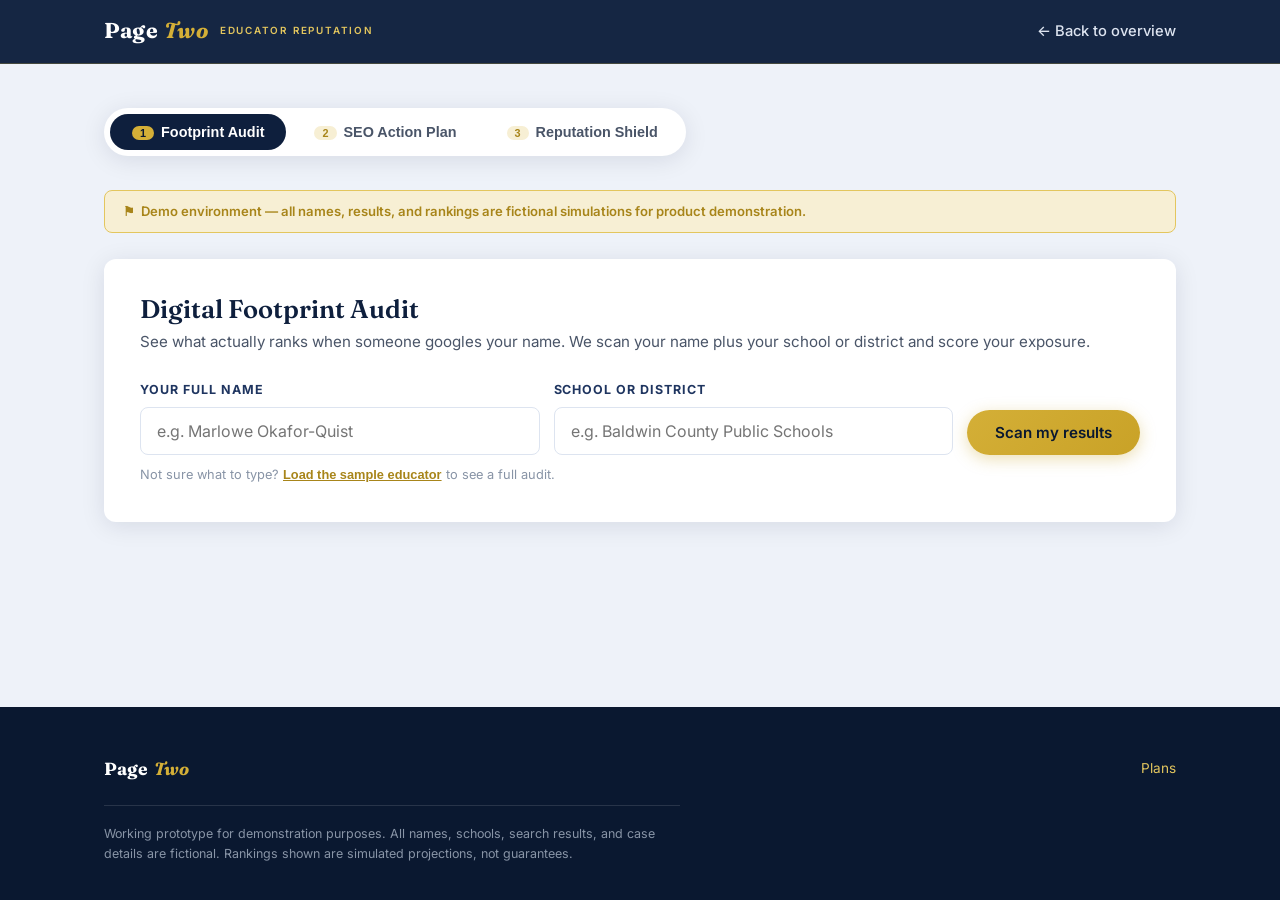
==== app.html @ b47d2af9 "Page Two prototype: landing, footprint audit, action plan, Shield dashboard Co-Authored-By: Claude F" ====
<!DOCTYPE html>
<html lang="en">
<head>
  <meta charset="UTF-8" />
  <meta name="viewport" content="width=device-width, initial-scale=1.0" />
  <title>Page Two — Digital Footprint Audit</title>
  <meta name="description" content="Audit your search results, follow your SEO action plan, and monitor page one with Reputation Shield." />
  <link rel="preconnect" href="https://fonts.googleapis.com" />
  <link rel="preconnect" href="https://fonts.gstatic.com" crossorigin />
  <link href="https://fonts.googleapis.com/css2?family=Fraunces:ital,wght@0,400;0,600;0,700;1,400;1,600&family=Inter:wght@400;500;600;700&display=swap" rel="stylesheet" />
  <link rel="stylesheet" href="css/style.css" />
  <link rel="icon" href="data:image/svg+xml,<svg xmlns='http://www.w3.org/2000/svg' viewBox='0 0 100 100'><text y='0.9em' font-size='90'>🛡️</text></svg>" />
</head>
<body class="app-body">

  <nav class="nav">
    <div class="nav-inner">
      <a class="brand" href="index.html">Page&nbsp;<span class="two">Two</span><span class="brand-sub">Educator Reputation</span></a>
      <div class="nav-links">
        <a href="index.html">← Back to overview</a>
      </div>
    </div>
  </nav>

  <main class="app-main">
    <div class="container">

      <div class="app-tabs" role="tablist">
        <button class="app-tab active" data-view="audit" id="tab-audit"><span class="tab-num">1</span>Footprint Audit</button>
        <button class="app-tab" data-view="plan" id="tab-plan"><span class="tab-num">2</span>SEO Action Plan</button>
        <button class="app-tab" data-view="dashboard" id="tab-dashboard"><span class="tab-num">3</span>Reputation Shield</button>
      </div>

      <div class="sim-banner">⚑&nbsp; Demo environment — all names, results, and rankings are fictional simulations for product demonstration.</div>

      <!-- ============================= AUDIT ============================= -->
      <div id="view-audit">
        <div class="panel">
          <h2>Digital Footprint Audit</h2>
          <p class="panel-sub">See what actually ranks when someone googles your name. We scan your name plus your school or district and score your exposure.</p>
          <form class="audit-form" id="audit-form">
            <div class="field">
              <label for="audit-name">Your full name</label>
              <input type="text" id="audit-name" placeholder="e.g. Marlowe Okafor-Quist" autocomplete="off" required />
            </div>
            <div class="field">
              <label for="audit-district">School or district</label>
              <input type="text" id="audit-district" placeholder="e.g. Baldwin County Public Schools" autocomplete="off" />
            </div>
            <button type="submit" class="btn btn-gold" id="audit-go">Scan my results</button>
          </form>
          <p class="hint">Not sure what to type? <button type="button" id="load-sample">Load the sample educator</button> to see a full audit.</p>
        </div>

        <div class="panel hidden" id="scan-panel">
          <div class="scanner">
            <div class="scan-ring"></div>
            <div class="scan-status" id="scan-status">Contacting search index…</div>
            <div class="scan-log" id="scan-log"></div>
          </div>
        </div>

        <div id="audit-results" class="hidden">
          <div class="panel fade-in">
            <div class="score-wrap">
              <div class="score-dial">
                <svg width="200" height="200" viewBox="0 0 200 200">
                  <circle cx="100" cy="100" r="86" fill="none" stroke="#eef2f9" stroke-width="16"/>
                  <circle id="score-arc" cx="100" cy="100" r="86" fill="none" stroke="#c0392b" stroke-width="16"
                          stroke-linecap="round" stroke-dasharray="540" stroke-dashoffset="540"/>
                </svg>
                <div class="score-num">
                  <div class="n" id="score-n">0</div>
                  <div class="d">Risk score</div>
                </div>
              </div>
              <div>
                <span class="badge badge-danger" id="score-badge">High Exposure</span>
                <div class="score-verdict" id="score-verdict" style="margin-top:10px;"></div>
                <p class="score-detail" id="score-summary"></p>
              </div>
            </div>
          </div>

          <div class="panel fade-in">
            <h2 style="font-size:1.25rem;">Page one, right now <span class="badge badge-neutral" style="vertical-align:middle; margin-left:8px;">Top 10 results</span></h2>
            <p class="panel-sub">What a parent, principal, or hiring committee sees first.</p>
            <div id="serp-list"></div>
            <div style="margin-top:28px; text-align:center;">
              <button class="btn btn-gold btn-lg" id="to-plan">Generate my action plan →</button>
            </div>
          </div>
        </div>
      </div>

      <!-- ============================= PLAN ============================= -->
      <div id="view-plan" class="hidden">
        <div class="panel">
          <h2>SEO Action Plan</h2>
          <p class="panel-sub" id="plan-sub">A step-by-step campaign to take over page one for <strong>Marlowe Okafor-Quist</strong> — built from the audit findings.</p>
          <div style="display:flex; gap:10px; flex-wrap:wrap; margin-bottom:8px;">
            <span class="badge badge-ok">2 steps complete</span>
            <span class="badge badge-gold">2 in progress</span>
            <span class="badge badge-neutral">2 upcoming</span>
          </div>
          <div id="plan-list"></div>
          <div style="margin-top:28px; text-align:center;">
            <button class="btn btn-gold btn-lg" id="to-dash">See the campaign working →</button>
          </div>
        </div>
      </div>

      <!-- =========================== DASHBOARD =========================== -->
      <div id="view-dashboard" class="hidden">
        <div class="dash-grid">
          <div class="kpi">
            <div class="kpi-label">Risk score</div>
            <div class="kpi-val" id="kpi-risk">82</div>
            <div class="kpi-delta" id="kpi-risk-delta"></div>
          </div>
          <div class="kpi">
            <div class="kpi-label">Negative links on page 1</div>
            <div class="kpi-val" id="kpi-neg">7</div>
            <div class="kpi-delta" id="kpi-neg-delta"></div>
          </div>
          <div class="kpi">
            <div class="kpi-label">Owned assets on page 1</div>
            <div class="kpi-val" id="kpi-own">0</div>
            <div class="kpi-delta" id="kpi-own-delta"></div>
          </div>
          <div class="kpi">
            <div class="kpi-label">Highest lawsuit link</div>
            <div class="kpi-val" id="kpi-high">#1</div>
            <div class="kpi-delta" id="kpi-high-delta"></div>
          </div>
        </div>

        <div class="panel">
          <h2 style="font-size:1.25rem;">Campaign timeline — watch page one change hands</h2>
          <p class="panel-sub">Drag the timeline to see how owned assets rise and lawsuit coverage sinks over a six-month Shield campaign.</p>
          <div class="timeline-controls">
            <span class="month-label" id="month-label">Baseline</span>
            <input type="range" id="month-slider" min="0" max="6" value="0" step="1" aria-label="Campaign month" />
            <button class="btn btn-navy" id="play-sim" style="padding:10px 22px;">▶ Play 6 months</button>
          </div>
          <div class="rank-track" id="rank-track"></div>
        </div>

        <div class="panel">
          <h2 style="font-size:1.25rem;">Shield alerts</h2>
          <p class="panel-sub">Reputation Shield watches your page one 24/7 and tells you the moment anything changes.</p>
          <div id="alert-list"></div>
        </div>
      </div>

    </div>
  </main>

  <footer>
    <div class="container">
      <div class="footer-inner">
        <a class="brand" href="index.html" style="font-size:1.1rem;">Page&nbsp;<span class="two">Two</span></a>
        <div><a href="index.html#tiers">Plans</a></div>
      </div>
      <p class="demo-note">
        Working prototype for demonstration purposes. All names, schools, search results, and case
        details are fictional. Rankings shown are simulated projections, not guarantees.
      </p>
    </div>
  </footer>

  <script src="js/data.js"></script>
  <script src="js/app.js"></script>
</body>
</html>
---- css/style.css ----
/* ==========================================================================
   Page Two — Design System
   Deep navy + gold. Trustworthy, collegiate, quietly premium.
   ========================================================================== */

:root {
  --navy-900: #0a1830;
  --navy-800: #0e1f3d;
  --navy-700: #16294e;
  --navy-600: #1f3560;
  --navy-500: #2d4778;
  --navy-100: #dde4f0;
  --navy-50: #eef2f9;

  --gold-600: #a8851a;
  --gold-500: #c9a227;
  --gold-400: #d4af37;
  --gold-300: #e3c65e;
  --gold-100: #f7efd4;

  --cream: #faf7f0;
  --white: #ffffff;
  --ink: #1a2333;
  --ink-soft: #4a5568;
  --ink-faint: #8894a6;

  --danger: #c0392b;
  --danger-soft: #fdeceb;
  --warn: #b9770e;
  --warn-soft: #fdf3e3;
  --ok: #1e7e4e;
  --ok-soft: #e6f4ec;

  --radius: 12px;
  --radius-sm: 8px;
  --shadow: 0 4px 24px rgba(10, 24, 48, 0.10);
  --shadow-lg: 0 12px 48px rgba(10, 24, 48, 0.16);

  --font-display: "Fraunces", Georgia, serif;
  --font-body: "Inter", -apple-system, BlinkMacSystemFont, "Segoe UI", sans-serif;
}

* { margin: 0; padding: 0; box-sizing: border-box; }

html { scroll-behavior: smooth; }

body {
  font-family: var(--font-body);
  color: var(--ink);
  background: var(--cream);
  line-height: 1.6;
  -webkit-font-smoothing: antialiased;
}

img { max-width: 100%; }

.container { max-width: 1120px; margin: 0 auto; padding: 0 24px; }
.container-narrow { max-width: 820px; margin: 0 auto; padding: 0 24px; }

h1, h2, h3, .display { font-family: var(--font-display); font-weight: 600; line-height: 1.15; }

/* --------------------------------------------------------------------------
   Navigation
   -------------------------------------------------------------------------- */
.nav {
  position: sticky; top: 0; z-index: 100;
  background: rgba(14, 31, 61, 0.97);
  backdrop-filter: blur(8px);
  border-bottom: 1px solid rgba(212, 175, 55, 0.25);
}
.nav-inner {
  max-width: 1120px; margin: 0 auto; padding: 14px 24px;
  display: flex; align-items: center; justify-content: space-between; gap: 24px;
}
.brand {
  display: flex; align-items: baseline; gap: 2px;
  font-family: var(--font-display); font-size: 1.35rem; font-weight: 700;
  color: var(--white); text-decoration: none; letter-spacing: 0.01em;
}
.brand .two { color: var(--gold-400); font-style: italic; }
.brand-sub {
  font-family: var(--font-body); font-size: 0.62rem; font-weight: 600;
  letter-spacing: 0.18em; text-transform: uppercase; color: var(--gold-300);
  margin-left: 10px; align-self: center;
}
.nav-links { display: flex; align-items: center; gap: 28px; }
.nav-links a {
  color: var(--navy-100); text-decoration: none; font-size: 0.92rem; font-weight: 500;
  transition: color 0.15s;
}
.nav-links a:hover { color: var(--gold-300); }
.nav-links a.btn { color: var(--navy-900); }

/* --------------------------------------------------------------------------
   Buttons
   -------------------------------------------------------------------------- */
.btn {
  display: inline-block; padding: 13px 28px; border-radius: 999px;
  font-family: var(--font-body); font-weight: 600; font-size: 0.95rem;
  text-decoration: none; cursor: pointer; border: none;
  transition: transform 0.15s, box-shadow 0.15s, background 0.15s;
}
.btn-gold {
  background: linear-gradient(135deg, var(--gold-400), var(--gold-500));
  color: var(--navy-900);
  box-shadow: 0 4px 16px rgba(201, 162, 39, 0.35);
}
.btn-gold:hover { transform: translateY(-1px); box-shadow: 0 6px 22px rgba(201, 162, 39, 0.45); }
.btn-outline {
  background: transparent; color: var(--white);
  border: 1.5px solid rgba(255, 255, 255, 0.4);
}
.btn-outline:hover { border-color: var(--gold-400); color: var(--gold-300); }
.btn-navy { background: var(--navy-800); color: var(--white); }
.btn-navy:hover { background: var(--navy-600); }
.btn-lg { padding: 16px 36px; font-size: 1.05rem; }
.btn:disabled { opacity: 0.55; cursor: not-allowed; transform: none; }

/* --------------------------------------------------------------------------
   Hero
   -------------------------------------------------------------------------- */
.hero {
  background:
    radial-gradient(ellipse 80% 60% at 70% 20%, rgba(212, 175, 55, 0.13), transparent),
    linear-gradient(168deg, var(--navy-900) 0%, var(--navy-800) 55%, var(--navy-700) 100%);
  color: var(--white);
  padding: 96px 0 110px;
  position: relative; overflow: hidden;
}
.hero::after {
  content: ""; position: absolute; inset: auto 0 0 0; height: 1px;
  background: linear-gradient(90deg, transparent, var(--gold-500), transparent);
}
.hero h1 { font-size: clamp(2.3rem, 5.2vw, 3.9rem); max-width: 17ch; margin-bottom: 22px; }
.hero h1 em { color: var(--gold-400); font-style: italic; }
.hero .lede {
  font-size: 1.18rem; color: var(--navy-100); max-width: 56ch; margin-bottom: 36px; font-weight: 400;
}
.hero-cta { display: flex; gap: 16px; flex-wrap: wrap; align-items: center; }
.eyebrow {
  display: inline-block; font-size: 0.72rem; font-weight: 700; letter-spacing: 0.22em;
  text-transform: uppercase; color: var(--gold-300); margin-bottom: 20px;
}
.eyebrow::before { content: "— "; }

/* Fake SERP card floating in hero */
.serp-card {
  background: var(--white); border-radius: var(--radius); box-shadow: var(--shadow-lg);
  padding: 22px 24px; color: var(--ink); max-width: 430px; font-size: 0.85rem;
}
.serp-card .serp-bar {
  display: flex; align-items: center; gap: 10px; border: 1px solid #dfe1e5;
  border-radius: 999px; padding: 8px 16px; margin-bottom: 16px; color: var(--ink-soft);
}
.serp-result { padding: 10px 0; border-bottom: 1px solid #f0f0ee; }
.serp-result:last-child { border-bottom: none; }
.serp-result .r-url { font-size: 0.72rem; color: #1e7e4e; }
.serp-result .r-title { color: #1a0dab; font-weight: 500; font-size: 0.92rem; }
.serp-result.bad .r-title { color: var(--danger); }
.serp-result .r-snip { color: var(--ink-soft); font-size: 0.78rem; }
.serp-result.fading { opacity: 0.45; }

.hero-grid { display: grid; grid-template-columns: 1.2fr 1fr; gap: 56px; align-items: center; }
@media (max-width: 880px) { .hero-grid { grid-template-columns: 1fr; } .serp-card { display: none; } }

/* --------------------------------------------------------------------------
   Sections
   -------------------------------------------------------------------------- */
section { padding: 88px 0; }
.section-head { text-align: center; max-width: 680px; margin: 0 auto 56px; }
.section-head h2 { font-size: clamp(1.8rem, 3.5vw, 2.6rem); margin-bottom: 16px; color: var(--navy-800); }
.section-head p { color: var(--ink-soft); font-size: 1.08rem; }

.section-navy { background: var(--navy-800); color: var(--white); }
.section-navy .section-head h2 { color: var(--white); }
.section-navy .section-head p { color: var(--navy-100); }
.section-white { background: var(--white); }

/* Stat band */
.stat-band { display: grid; grid-template-columns: repeat(3, 1fr); gap: 32px; text-align: center; }
.stat-band .stat-num {
  font-family: var(--font-display); font-size: 3rem; font-weight: 700; color: var(--gold-400);
}
.stat-band .stat-label { color: var(--navy-100); font-size: 0.95rem; max-width: 26ch; margin: 0 auto; }
@media (max-width: 720px) { .stat-band { grid-template-columns: 1fr; } }

/* Cards */
.cards-3 { display: grid; grid-template-columns: repeat(3, 1fr); gap: 28px; }
@media (max-width: 880px) { .cards-3 { grid-template-columns: 1fr; } }
.card {
  background: var(--white); border-radius: var(--radius); padding: 34px 30px;
  box-shadow: var(--shadow); border-top: 3px solid var(--gold-400);
}
.card h3 { font-size: 1.3rem; color: var(--navy-800); margin-bottom: 12px; }
.card p { color: var(--ink-soft); font-size: 0.95rem; }
.card .card-icon { font-size: 1.9rem; margin-bottom: 18px; display: block; }

/* Tier cards */
.tier {
  background: var(--white); border-radius: var(--radius); padding: 38px 32px;
  box-shadow: var(--shadow); position: relative; display: flex; flex-direction: column;
}
.tier.featured { border: 2px solid var(--gold-400); box-shadow: var(--shadow-lg); }
.tier .tier-flag {
  position: absolute; top: -13px; left: 50%; transform: translateX(-50%);
  background: var(--gold-400); color: var(--navy-900); font-size: 0.68rem; font-weight: 700;
  letter-spacing: 0.14em; text-transform: uppercase; padding: 5px 16px; border-radius: 999px;
  white-space: nowrap;
}
.tier h3 { font-size: 1.45rem; color: var(--navy-800); }
.tier .tier-tag { color: var(--gold-600); font-size: 0.8rem; font-weight: 600; letter-spacing: 0.1em; text-transform: uppercase; margin-bottom: 14px; }
.tier ul { list-style: none; margin: 20px 0 28px; flex: 1; }
.tier li { padding: 8px 0 8px 30px; position: relative; color: var(--ink-soft); font-size: 0.93rem; border-bottom: 1px solid var(--navy-50); }
.tier li:last-child { border-bottom: none; }
.tier li::before { content: "✓"; position: absolute; left: 4px; color: var(--gold-500); font-weight: 700; }
.tier .btn { text-align: center; }

/* Steps */
.steps { display: grid; grid-template-columns: repeat(4, 1fr); gap: 24px; counter-reset: step; }
@media (max-width: 880px) { .steps { grid-template-columns: repeat(2, 1fr); } }
@media (max-width: 560px) { .steps { grid-template-columns: 1fr; } }
.step { counter-increment: step; }
.step::before {
  content: counter(step, decimal-leading-zero);
  font-family: var(--font-display); font-size: 2.4rem; font-weight: 700;
  color: var(--gold-400); display: block; margin-bottom: 10px;
}
.step h4 { color: var(--white); font-family: var(--font-display); font-size: 1.15rem; margin-bottom: 8px; }
.step p { color: var(--navy-100); font-size: 0.9rem; }

/* Quote */
.pullquote {
  max-width: 760px; margin: 0 auto; text-align: center;
}
.pullquote blockquote {
  font-family: var(--font-display); font-size: clamp(1.4rem, 2.8vw, 2rem);
  color: var(--navy-800); font-style: italic; line-height: 1.4; margin-bottom: 24px;
}
.pullquote cite { color: var(--ink-faint); font-style: normal; font-size: 0.95rem; }

/* Footer */
footer {
  background: var(--navy-900); color: var(--navy-100); padding: 48px 0 36px;
  font-size: 0.85rem;
}
.footer-inner { display: flex; justify-content: space-between; gap: 24px; flex-wrap: wrap; align-items: center; }
footer a { color: var(--gold-300); text-decoration: none; }
.demo-note {
  margin-top: 22px; padding-top: 18px; border-top: 1px solid rgba(255,255,255,0.12);
  color: var(--ink-faint); font-size: 0.78rem; max-width: 72ch;
}

/* --------------------------------------------------------------------------
   App (audit / plan / dashboard)
   -------------------------------------------------------------------------- */
.app-body { background: var(--navy-50); min-height: 100vh; display: flex; flex-direction: column; }
.app-main { flex: 1; padding: 44px 0 72px; }

.app-tabs { display: flex; gap: 6px; margin-bottom: 34px; background: var(--white); padding: 6px; border-radius: 999px; box-shadow: var(--shadow); width: fit-content; }
.app-tab {
  padding: 10px 22px; border-radius: 999px; font-size: 0.9rem; font-weight: 600;
  color: var(--ink-soft); text-decoration: none; cursor: pointer; border: none; background: none;
  transition: all 0.15s; white-space: nowrap;
}
.app-tab.active { background: var(--navy-800); color: var(--white); }
.app-tab:not(.active):hover { color: var(--navy-800); }
.app-tab .tab-num {
  display: inline-block; font-size: 0.68rem; background: var(--gold-100); color: var(--gold-600);
  border-radius: 999px; padding: 1px 8px; margin-right: 7px; font-weight: 700;
}
.app-tab.active .tab-num { background: var(--gold-400); color: var(--navy-900); }
@media (max-width: 720px) { .app-tabs { width: 100%; overflow-x: auto; } }

.panel { background: var(--white); border-radius: var(--radius); box-shadow: var(--shadow); padding: 36px; }
.panel + .panel { margin-top: 24px; }
.panel h2 { color: var(--navy-800); font-size: 1.6rem; margin-bottom: 6px; }
.panel .panel-sub { color: var(--ink-soft); margin-bottom: 26px; font-size: 0.95rem; }

/* Audit form */
.audit-form { display: grid; grid-template-columns: 1fr 1fr auto; gap: 14px; align-items: end; }
@media (max-width: 720px) { .audit-form { grid-template-columns: 1fr; } }
.field label { display: block; font-size: 0.78rem; font-weight: 700; letter-spacing: 0.08em; text-transform: uppercase; color: var(--navy-600); margin-bottom: 7px; }
.field input, .field select {
  width: 100%; padding: 13px 16px; border: 1.5px solid var(--navy-100); border-radius: var(--radius-sm);
  font-family: var(--font-body); font-size: 1rem; color: var(--ink); background: var(--white);
  transition: border 0.15s;
}
.field input:focus, .field select:focus { outline: none; border-color: var(--gold-500); }
.hint { font-size: 0.8rem; color: var(--ink-faint); margin-top: 10px; }
.hint button { background: none; border: none; color: var(--gold-600); font-weight: 600; cursor: pointer; font-size: 0.8rem; text-decoration: underline; }

/* Scanning animation */
.scanner { text-align: center; padding: 48px 20px; }
.scan-ring {
  width: 74px; height: 74px; margin: 0 auto 24px; border-radius: 50%;
  border: 4px solid var(--navy-100); border-top-color: var(--gold-500);
  animation: spin 0.9s linear infinite;
}
@keyframes spin { to { transform: rotate(360deg); } }
.scan-status { font-weight: 600; color: var(--navy-800); min-height: 1.6em; }
.scan-log { margin-top: 10px; color: var(--ink-faint); font-size: 0.85rem; min-height: 1.4em; }

/* Risk score */
.score-wrap { display: grid; grid-template-columns: 220px 1fr; gap: 40px; align-items: center; }
@media (max-width: 720px) { .score-wrap { grid-template-columns: 1fr; text-align: center; } }
.score-dial { position: relative; width: 200px; height: 200px; margin: 0 auto; }
.score-dial svg { transform: rotate(-90deg); }
.score-num {
  position: absolute; inset: 0; display: flex; flex-direction: column;
  align-items: center; justify-content: center;
}
.score-num .n { font-family: var(--font-display); font-size: 3.2rem; font-weight: 700; color: var(--danger); line-height: 1; }
.score-num .d { font-size: 0.75rem; color: var(--ink-faint); letter-spacing: 0.1em; text-transform: uppercase; margin-top: 4px; }
.score-verdict { font-family: var(--font-display); font-size: 1.5rem; color: var(--navy-800); margin-bottom: 10px; }
.score-detail { color: var(--ink-soft); font-size: 0.95rem; max-width: 52ch; }

.badge { display: inline-block; padding: 3px 12px; border-radius: 999px; font-size: 0.72rem; font-weight: 700; letter-spacing: 0.06em; text-transform: uppercase; }
.badge-danger { background: var(--danger-soft); color: var(--danger); }
.badge-warn { background: var(--warn-soft); color: var(--warn); }
.badge-ok { background: var(--ok-soft); color: var(--ok); }
.badge-neutral { background: var(--navy-50); color: var(--navy-600); }
.badge-gold { background: var(--gold-100); color: var(--gold-600); }

/* SERP results list */
.result-row {
  display: grid; grid-template-columns: 44px 1fr auto; gap: 18px; align-items: start;
  padding: 18px 4px; border-bottom: 1px solid var(--navy-50);
}
.result-row:last-child { border-bottom: none; }
.result-pos {
  font-family: var(--font-display); font-size: 1.25rem; font-weight: 700; color: var(--ink-faint);
  background: var(--navy-50); border-radius: var(--radius-sm); width: 44px; height: 44px;
  display: flex; align-items: center; justify-content: center;
}
.result-row.bad .result-pos { background: var(--danger-soft); color: var(--danger); }
.result-row.good .result-pos { background: var(--ok-soft); color: var(--ok); }
.result-title { font-weight: 600; color: var(--navy-800); font-size: 1rem; }
.result-url { font-size: 0.78rem; color: var(--ok); margin-bottom: 3px; }
.result-snip { font-size: 0.86rem; color: var(--ink-soft); }
.result-tag { justify-self: end; }
@media (max-width: 640px) { .result-row { grid-template-columns: 36px 1fr; } .result-tag { display: none; } }

/* Action plan */
.plan-item {
  display: grid; grid-template-columns: 52px 1fr; gap: 20px;
  padding: 24px 4px; border-bottom: 1px solid var(--navy-50);
}
.plan-item:last-child { border-bottom: none; }
.plan-num {
  width: 52px; height: 52px; border-radius: 50%; background: var(--navy-800); color: var(--gold-400);
  font-family: var(--font-display); font-size: 1.3rem; font-weight: 700;
  display: flex; align-items: center; justify-content: center;
}
.plan-item.done .plan-num { background: var(--ok); color: var(--white); }
.plan-title { font-weight: 700; color: var(--navy-800); font-size: 1.08rem; margin-bottom: 4px; }
.plan-desc { color: var(--ink-soft); font-size: 0.92rem; margin-bottom: 12px; }
.plan-meta { display: flex; gap: 10px; flex-wrap: wrap; }

/* Dashboard */
.dash-grid { display: grid; grid-template-columns: repeat(4, 1fr); gap: 20px; margin-bottom: 24px; }
@media (max-width: 880px) { .dash-grid { grid-template-columns: repeat(2, 1fr); } }
.kpi { background: var(--white); border-radius: var(--radius); box-shadow: var(--shadow); padding: 24px; }
.kpi .kpi-label { font-size: 0.75rem; font-weight: 700; letter-spacing: 0.1em; text-transform: uppercase; color: var(--ink-faint); margin-bottom: 8px; }
.kpi .kpi-val { font-family: var(--font-display); font-size: 2.2rem; font-weight: 700; color: var(--navy-800); line-height: 1.1; }
.kpi .kpi-delta { font-size: 0.82rem; font-weight: 600; margin-top: 6px; }
.kpi .up { color: var(--ok); } .kpi .down { color: var(--danger); }

.timeline-controls { display: flex; align-items: center; gap: 18px; margin: 8px 0 22px; flex-wrap: wrap; }
.timeline-controls input[type="range"] { flex: 1; min-width: 200px; accent-color: var(--gold-500); }
.month-label { font-family: var(--font-display); font-weight: 700; color: var(--navy-800); font-size: 1.1rem; min-width: 150px; }

.rank-track { display: flex; flex-direction: column; gap: 8px; }
.rank-item {
  display: grid; grid-template-columns: 1fr 120px; gap: 14px; align-items: center;
  padding: 12px 16px; border-radius: var(--radius-sm); background: var(--navy-50);
  transition: all 0.4s ease;
}
.rank-item.negative { background: var(--danger-soft); }
.rank-item.positive { background: var(--ok-soft); }
.rank-item .ri-name { font-size: 0.88rem; font-weight: 600; color: var(--ink); }
.rank-item .ri-pos { text-align: right; font-family: var(--font-display); font-weight: 700; font-size: 1rem; }
.rank-item.negative .ri-pos { color: var(--danger); }
.rank-item.positive .ri-pos { color: var(--ok); }

.alert-row { display: flex; gap: 16px; padding: 14px 4px; border-bottom: 1px solid var(--navy-50); align-items: baseline; }
.alert-row:last-child { border-bottom: none; }
.alert-date { font-size: 0.78rem; color: var(--ink-faint); min-width: 84px; font-weight: 600; }
.alert-text { font-size: 0.9rem; color: var(--ink-soft); }
.alert-text strong { color: var(--navy-800); }

.sim-banner {
  background: var(--gold-100); border: 1px solid var(--gold-300); color: var(--gold-600);
  border-radius: var(--radius-sm); padding: 10px 18px; font-size: 0.82rem; font-weight: 600;
  margin-bottom: 26px; display: flex; align-items: center; gap: 10px;
}

.hidden { display: none !important; }
.fade-in { animation: fadeIn 0.5s ease; }
@keyframes fadeIn { from { opacity: 0; transform: translateY(8px); } to { opacity: 1; transform: none; } }
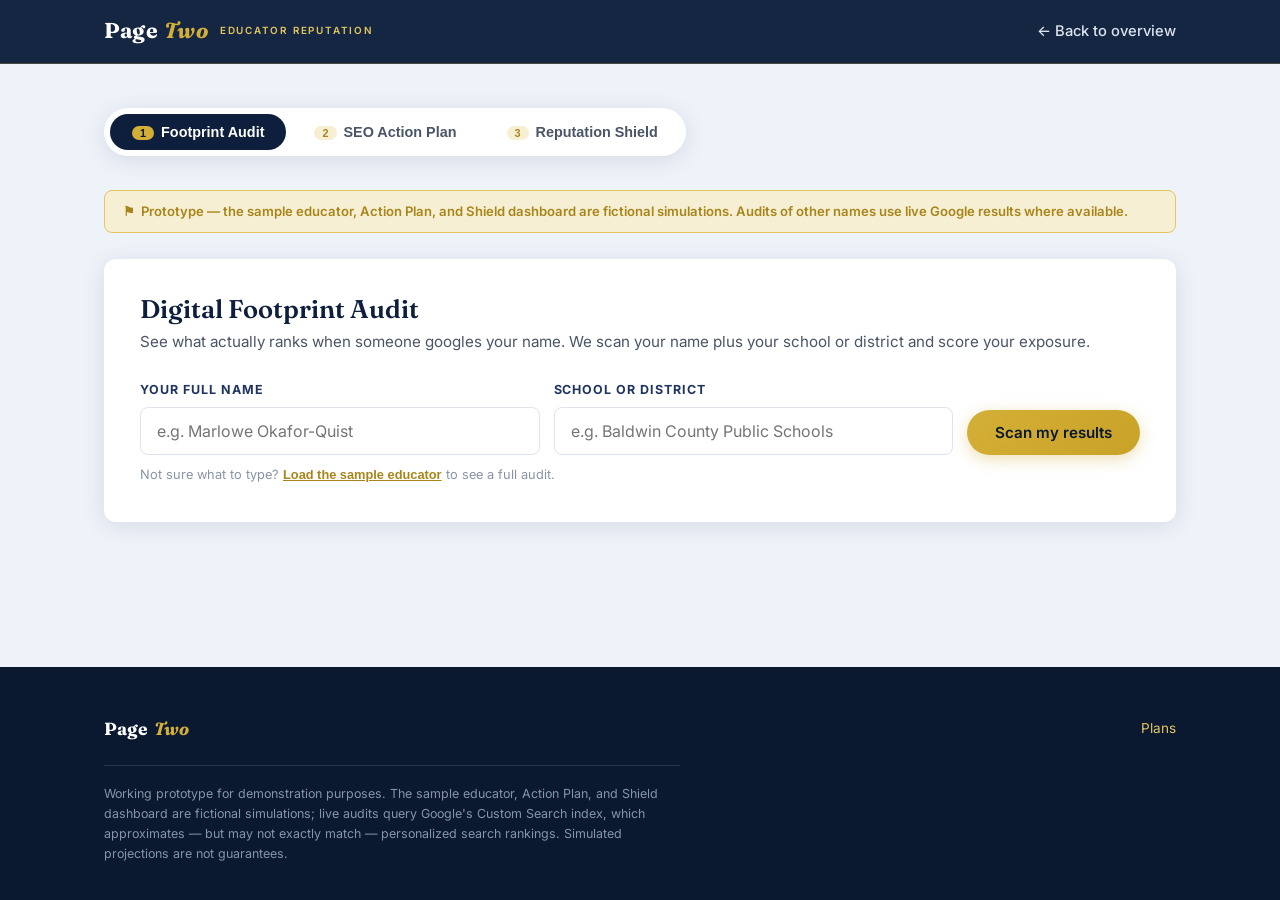
==== commit 43b2f06b: "Live Digital Footprint Audit: Google CSE-backed Netlify Function with classifier, risk scoring, and " ====
--- a/app.html
+++ b/app.html
@@ -31,7 +31,7 @@
         <button class="app-tab" data-view="dashboard" id="tab-dashboard"><span class="tab-num">3</span>Reputation Shield</button>
       </div>
 
-      <div class="sim-banner">⚑&nbsp; Demo environment — all names, results, and rankings are fictional simulations for product demonstration.</div>
+      <div class="sim-banner">⚑&nbsp; Prototype — the sample educator, Action Plan, and Shield dashboard are fictional simulations. Audits of other names use live Google results where available.</div>
 
       <!-- ============================= AUDIT ============================= -->
       <div id="view-audit">
@@ -61,6 +61,7 @@
         </div>
 
         <div id="audit-results" class="hidden">
+          <div class="sim-banner hidden" id="scan-notice"></div>
           <div class="panel fade-in">
             <div class="score-wrap">
               <div class="score-dial">
@@ -76,6 +77,7 @@
               </div>
               <div>
                 <span class="badge badge-danger" id="score-badge">High Exposure</span>
+                <span class="badge badge-gold" id="live-badge">Simulated demo data</span>
                 <div class="score-verdict" id="score-verdict" style="margin-top:10px;"></div>
                 <p class="score-detail" id="score-summary"></p>
               </div>
@@ -163,8 +165,10 @@
         <div><a href="index.html#tiers">Plans</a></div>
       </div>
       <p class="demo-note">
-        Working prototype for demonstration purposes. All names, schools, search results, and case
-        details are fictional. Rankings shown are simulated projections, not guarantees.
+        Working prototype for demonstration purposes. The sample educator, Action Plan, and Shield
+        dashboard are fictional simulations; live audits query Google's Custom Search index, which
+        approximates — but may not exactly match — personalized search rankings. Simulated
+        projections are not guarantees.
       </p>
     </div>
   </footer>
